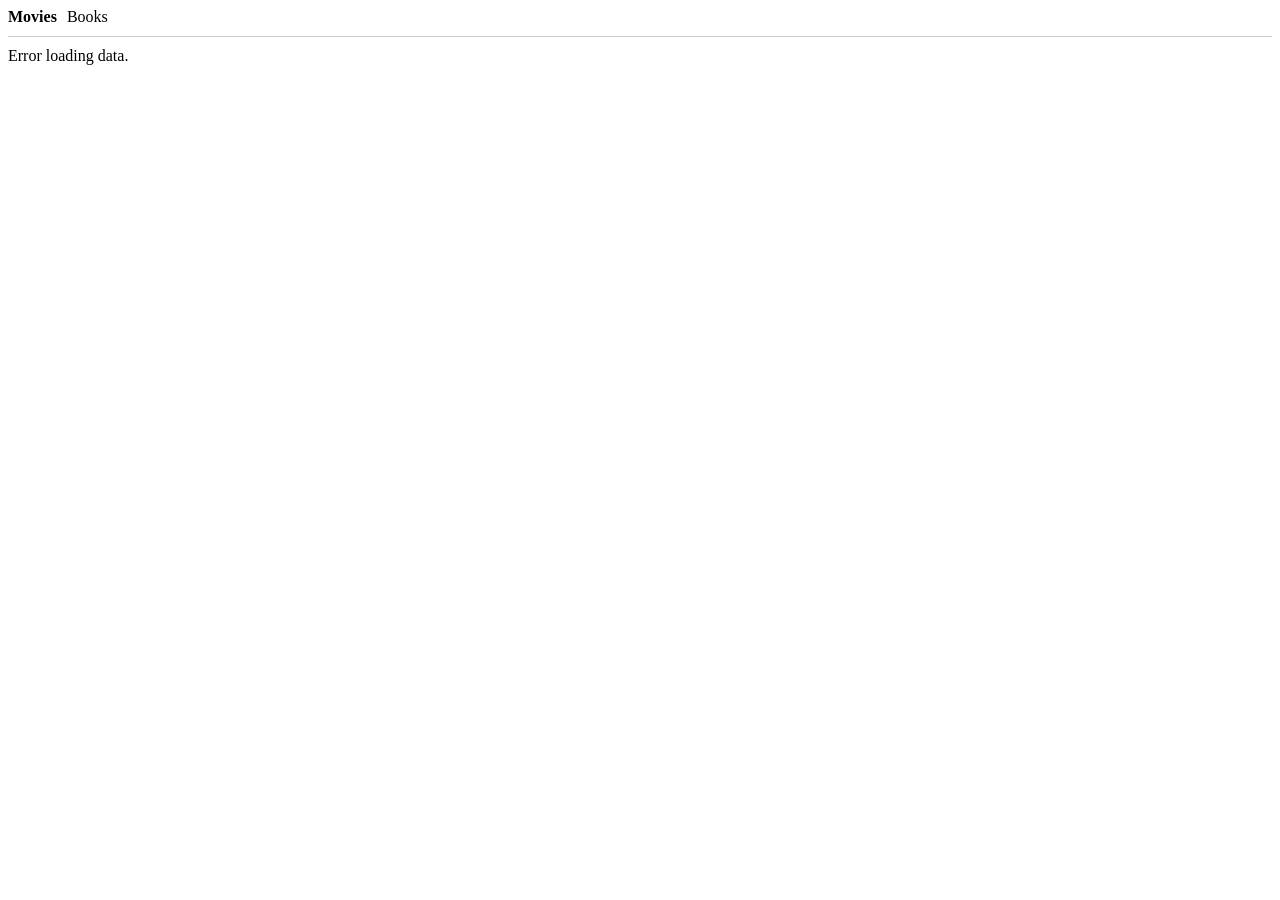
==== frontend/index.html @ 40238cf2 "Add movies and books controllers" ====
<!DOCTYPE html>
<html lang="en">
<head>
  <meta charset="UTF-8">
  <meta name="viewport" content="width=device-width, initial-scale=1.0">
  <title>Media Library</title>
  <style>
    .tabs { display: flex; margin-bottom: 10px; }
    .tab { margin-right: 10px; cursor: pointer; }
    .tab.active { font-weight: bold; }
    .content { border-top: 1px solid #ccc; padding-top: 10px; }
  </style>
</head>
<body>

  <div class="tabs">
    <div class="tab active" data-category="movies">Movies</div>
    <div class="tab" data-category="books">Books</div>
  </div>

  <div class="content" id="content">
    Loading...
  </div>

  <script>
    const tabs = document.querySelectorAll('.tab');
    const contentDiv = document.getElementById('content');

    // Alterna entre abas
    tabs.forEach(tab => {
      tab.addEventListener('click', () => {
        tabs.forEach(t => t.classList.remove('active'));
        tab.classList.add('active');
        loadCategory(tab.dataset.category);
      });
    });

    // Função que busca os dados da API
    async function loadCategory(category) {
      contentDiv.innerHTML = 'Loading...';
      try {
        const res = await fetch(`http://localhost:8080/${category}`);
        const data = await res.json();

        if (!data || data.length === 0) {
          contentDiv.innerHTML = 'No items found.';
          return;
        }

        // Limpa conteúdo e adiciona itens
        contentDiv.innerHTML = '';
        data.forEach(item => {
          const div = document.createElement('div');
          if (category === 'movies') {
            div.innerHTML = `<strong>${item.title}</strong> (${item.releaseYear}) - ${item.genre} - Rating: ${item.rating}`;
          } else if (category === 'books') {
            div.innerHTML = `<strong>${item.title}</strong> by ${item.author} (${item.yearPublished}) - ${item.genre}`;
          }
          contentDiv.appendChild(div);
        });

      } catch (err) {
        contentDiv.innerHTML = 'Error loading data.';
        console.error(err);
      }
    }

    // Carrega Movies por padrão
    loadCategory('movies');
  </script>

</body>
</html>
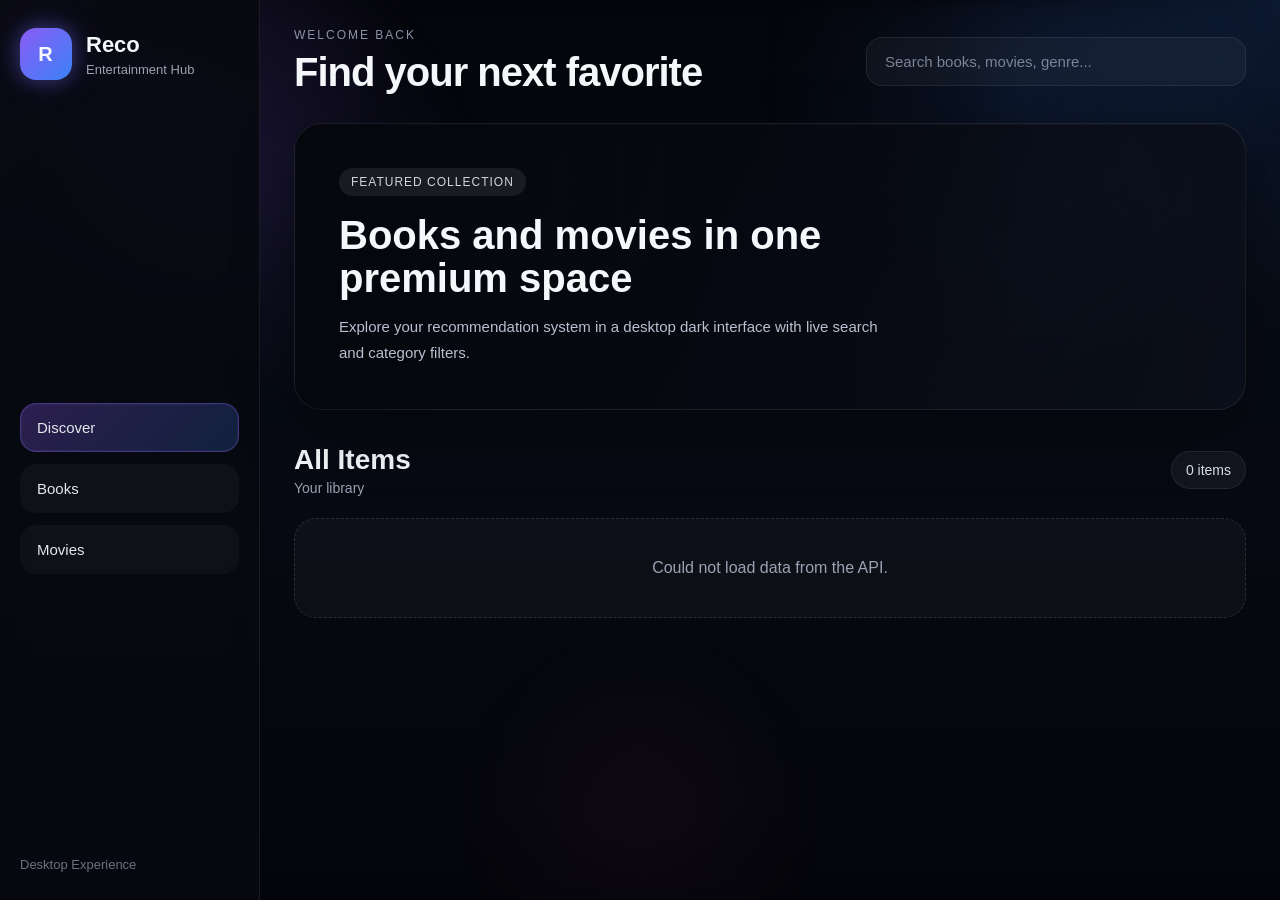
==== commit 2276477b: "changing database and index.html, script and style" ====
--- a/frontend/index.html
+++ b/frontend/index.html
@@ -1,73 +1,79 @@
 <!DOCTYPE html>
 <html lang="en">
 <head>
-  <meta charset="UTF-8">
-  <meta name="viewport" content="width=device-width, initial-scale=1.0">
-  <title>Media Library</title>
-  <style>
-    .tabs { display: flex; margin-bottom: 10px; }
-    .tab { margin-right: 10px; cursor: pointer; }
-    .tab.active { font-weight: bold; }
-    .content { border-top: 1px solid #ccc; padding-top: 10px; }
-  </style>
+  <meta charset="UTF-8" />
+  <meta name="viewport" content="width=device-width, initial-scale=1.0" />
+  <title>Reco System</title>
+  <link rel="stylesheet" href="style.css" />
 </head>
 <body>
+  <div class="page-bg"></div>
 
-  <div class="tabs">
-    <div class="tab active" data-category="movies">Movies</div>
-    <div class="tab" data-category="books">Books</div>
+  <div class="layout">
+    <aside class="sidebar">
+      <div class="logo-box">
+        <div class="logo-icon">R</div>
+        <div>
+          <h2>Reco</h2>
+          <p>Entertainment Hub</p>
+        </div>
+      </div>
+
+      <nav class="sidebar-nav">
+        <button class="nav-item active" data-type="all">Discover</button>
+        <button class="nav-item" data-type="books">Books</button>
+        <button class="nav-item" data-type="movies">Movies</button>
+      </nav>
+
+      <div class="sidebar-footer">
+        <p>Desktop Experience</p>
+      </div>
+    </aside>
+
+    <main class="main-content">
+      <header class="topbar">
+        <div>
+          <p class="tiny-label">WELCOME BACK</p>
+          <h1>Find your next favorite</h1>
+        </div>
+
+        <div class="topbar-right">
+          <div class="search-wrapper">
+            <input
+              type="text"
+              id="searchInput"
+              placeholder="Search books, movies, genre..."
+            />
+          </div>
+        </div>
+      </header>
+
+      <section class="hero-section">
+        <div class="hero-overlay"></div>
+        <div class="hero-content">
+          <span class="hero-tag">FEATURED COLLECTION</span>
+          <h2>Books and movies in one premium space</h2>
+          <p>
+            Explore your recommendation system in a desktop dark interface with
+            live search and category filters.
+          </p>
+        </div>
+      </section>
+
+      <section class="content-section">
+        <div class="section-head">
+          <div>
+            <h2 id="sectionTitle">All Items</h2>
+            <p class="section-subtitle">Your library</p>
+          </div>
+          <span id="resultsCount" class="result-pill">0 items</span>
+        </div>
+
+        <div id="cardsContainer" class="cards-grid"></div>
+      </section>
+    </main>
   </div>
 
-  <div class="content" id="content">
-    Loading...
-  </div>
-
-  <script>
-    const tabs = document.querySelectorAll('.tab');
-    const contentDiv = document.getElementById('content');
-
-    // Alterna entre abas
-    tabs.forEach(tab => {
-      tab.addEventListener('click', () => {
-        tabs.forEach(t => t.classList.remove('active'));
-        tab.classList.add('active');
-        loadCategory(tab.dataset.category);
-      });
-    });
-
-    // Função que busca os dados da API
-    async function loadCategory(category) {
-      contentDiv.innerHTML = 'Loading...';
-      try {
-        const res = await fetch(`http://localhost:8080/${category}`);
-        const data = await res.json();
-
-        if (!data || data.length === 0) {
-          contentDiv.innerHTML = 'No items found.';
-          return;
-        }
-
-        // Limpa conteúdo e adiciona itens
-        contentDiv.innerHTML = '';
-        data.forEach(item => {
-          const div = document.createElement('div');
-          if (category === 'movies') {
-            div.innerHTML = `<strong>${item.title}</strong> (${item.releaseYear}) - ${item.genre} - Rating: ${item.rating}`;
-          } else if (category === 'books') {
-            div.innerHTML = `<strong>${item.title}</strong> by ${item.author} (${item.yearPublished}) - ${item.genre}`;
-          }
-          contentDiv.appendChild(div);
-        });
-
-      } catch (err) {
-        contentDiv.innerHTML = 'Error loading data.';
-        console.error(err);
-      }
-    }
-
-    // Carrega Movies por padrão
-    loadCategory('movies');
-  </script>
-
+  <script src="script.js"></script>
 </body>
 </html>
--- a/frontend/style.css
+++ b/frontend/style.css
@@ -0,0 +1,453 @@
+* {
+  margin: 0;
+  padding: 0;
+  box-sizing: border-box;
+}
+
+:root {
+  --bg: #05070d;
+  --panel: rgba(13, 17, 27, 0.82);
+  --panel-strong: rgba(16, 20, 32, 0.95);
+  --border: rgba(255, 255, 255, 0.08);
+  --text: #f5f7fb;
+  --muted: #98a2b3;
+  --purple: #8b5cf6;
+  --blue: #3b82f6;
+  --pink: #ec4899;
+}
+
+body {
+  font-family: Arial, Helvetica, sans-serif;
+  background:
+    radial-gradient(circle at top left, rgba(139, 92, 246, 0.16), transparent 26%),
+    radial-gradient(circle at top right, rgba(59, 130, 246, 0.16), transparent 22%),
+    linear-gradient(180deg, #04050a 0%, #070b14 40%, #04050a 100%);
+  color: var(--text);
+  min-height: 100vh;
+  overflow-x: hidden;
+}
+
+.page-bg {
+  position: fixed;
+  inset: 0;
+  pointer-events: none;
+  background:
+    radial-gradient(circle at 20% 20%, rgba(139, 92, 246, 0.10), transparent 18%),
+    radial-gradient(circle at 80% 10%, rgba(59, 130, 246, 0.10), transparent 20%),
+    radial-gradient(circle at 50% 90%, rgba(236, 72, 153, 0.05), transparent 18%);
+  filter: blur(10px);
+}
+
+.layout {
+  position: relative;
+  display: grid;
+  grid-template-columns: 260px 1fr;
+  min-height: 100vh;
+  z-index: 1;
+}
+
+/* SIDEBAR */
+
+.sidebar {
+  background: rgba(8, 10, 17, 0.88);
+  backdrop-filter: blur(18px);
+  border-right: 1px solid var(--border);
+  padding: 28px 20px;
+  display: flex;
+  flex-direction: column;
+  justify-content: space-between;
+}
+
+.logo-box {
+  display: flex;
+  align-items: center;
+  gap: 14px;
+  margin-bottom: 40px;
+}
+
+.logo-icon {
+  width: 52px;
+  height: 52px;
+  border-radius: 16px;
+  background:
+    linear-gradient(135deg, rgba(139, 92, 246, 1), rgba(59, 130, 246, 1));
+  box-shadow:
+    0 0 30px rgba(139, 92, 246, 0.35),
+    0 0 18px rgba(59, 130, 246, 0.25);
+  display: flex;
+  align-items: center;
+  justify-content: center;
+  font-weight: bold;
+  letter-spacing: 1px;
+  font-size: 20px;
+}
+
+.logo-box h2 {
+  font-size: 22px;
+  margin-bottom: 4px;
+}
+
+.logo-box p {
+  color: var(--muted);
+  font-size: 13px;
+}
+
+.sidebar-nav {
+  display: flex;
+  flex-direction: column;
+  gap: 12px;
+}
+
+.nav-item {
+  border: 1px solid transparent;
+  background: rgba(255, 255, 255, 0.03);
+  color: #e5e7eb;
+  padding: 15px 16px;
+  border-radius: 16px;
+  text-align: left;
+  cursor: pointer;
+  font-size: 15px;
+  transition: all 0.25s ease;
+}
+
+.nav-item:hover {
+  background: rgba(255, 255, 255, 0.06);
+  border-color: rgba(255, 255, 255, 0.06);
+  transform: translateX(4px);
+}
+
+.nav-item.active {
+  background: linear-gradient(135deg, rgba(139, 92, 246, 0.28), rgba(59, 130, 246, 0.20));
+  border-color: rgba(139, 92, 246, 0.35);
+  box-shadow: inset 0 0 0 1px rgba(255,255,255,0.04);
+}
+
+.sidebar-footer p {
+  color: #6b7280;
+  font-size: 13px;
+}
+
+/* MAIN */
+
+.main-content {
+  padding: 28px 34px 40px;
+}
+
+.topbar {
+  display: flex;
+  justify-content: space-between;
+  align-items: center;
+  gap: 24px;
+  margin-bottom: 28px;
+}
+
+.tiny-label {
+  color: #8b93a7;
+  font-size: 12px;
+  letter-spacing: 2px;
+  margin-bottom: 8px;
+}
+
+.topbar h1 {
+  font-size: 40px;
+  font-weight: 700;
+  letter-spacing: -1px;
+}
+
+.topbar-right {
+  display: flex;
+  align-items: center;
+  gap: 16px;
+}
+
+.search-wrapper {
+  width: 380px;
+  max-width: 100%;
+}
+
+.search-wrapper input {
+  width: 100%;
+  padding: 15px 18px;
+  border-radius: 16px;
+  border: 1px solid var(--border);
+  background: rgba(255, 255, 255, 0.04);
+  backdrop-filter: blur(14px);
+  color: white;
+  outline: none;
+  font-size: 15px;
+  transition: all 0.25s ease;
+}
+
+.search-wrapper input:focus {
+  border-color: rgba(139, 92, 246, 0.55);
+  box-shadow: 0 0 0 4px rgba(139, 92, 246, 0.10);
+}
+
+.search-wrapper input::placeholder {
+  color: #7b8498;
+}
+
+/* HERO */
+
+.hero-section {
+  position: relative;
+  min-height: 280px;
+  border-radius: 28px;
+  overflow: hidden;
+  margin-bottom: 34px;
+  border: 1px solid var(--border);
+  background:
+    linear-gradient(120deg, rgba(6, 8, 15, 0.92), rgba(13, 18, 31, 0.82)),
+    radial-gradient(circle at 20% 20%, rgba(139, 92, 246, 0.28), transparent 28%),
+    radial-gradient(circle at 80% 30%, rgba(59, 130, 246, 0.20), transparent 22%),
+    radial-gradient(circle at 70% 80%, rgba(236, 72, 153, 0.10), transparent 20%);
+  box-shadow:
+    0 20px 60px rgba(0, 0, 0, 0.35),
+    inset 0 1px 0 rgba(255,255,255,0.03);
+}
+
+.hero-overlay {
+  position: absolute;
+  inset: 0;
+  background:
+    linear-gradient(90deg, rgba(5, 7, 13, 0.88) 0%, rgba(5, 7, 13, 0.45) 55%, rgba(5, 7, 13, 0.15) 100%);
+}
+
+.hero-content {
+  position: relative;
+  z-index: 2;
+  max-width: 700px;
+  padding: 44px;
+}
+
+.hero-tag {
+  display: inline-block;
+  padding: 7px 12px;
+  border-radius: 999px;
+  background: rgba(255,255,255,0.08);
+  color: #d1d5db;
+  font-size: 12px;
+  letter-spacing: 1px;
+  margin-bottom: 18px;
+}
+
+.hero-content h2 {
+  font-size: 40px;
+  line-height: 1.08;
+  margin-bottom: 14px;
+  max-width: 600px;
+}
+
+.hero-content p {
+  color: #b8c0d1;
+  line-height: 1.7;
+  max-width: 560px;
+  font-size: 15px;
+}
+
+/* SECTION */
+
+.content-section {
+  margin-top: 10px;
+}
+
+.section-head {
+  display: flex;
+  justify-content: space-between;
+  align-items: center;
+  gap: 20px;
+  margin-bottom: 22px;
+}
+
+.section-head h2 {
+  font-size: 28px;
+  margin-bottom: 4px;
+}
+
+.section-subtitle {
+  color: var(--muted);
+  font-size: 14px;
+}
+
+.result-pill {
+  padding: 10px 14px;
+  border-radius: 999px;
+  background: rgba(255,255,255,0.05);
+  border: 1px solid var(--border);
+  color: #dbe2f0;
+  font-size: 14px;
+}
+
+/* CARDS */
+
+.cards-grid {
+  display: grid;
+  grid-template-columns: repeat(3, minmax(260px, 1fr));
+  gap: 24px;
+}
+
+.card {
+  position: relative;
+  overflow: hidden;
+  border-radius: 24px;
+  background: linear-gradient(180deg, rgba(17, 21, 34, 0.95), rgba(10, 13, 22, 0.96));
+  border: 1px solid var(--border);
+  transition: all 0.28s ease;
+  box-shadow: 0 14px 35px rgba(0, 0, 0, 0.28);
+}
+
+.card:hover {
+  transform: translateY(-8px);
+  border-color: rgba(139, 92, 246, 0.30);
+  box-shadow:
+    0 25px 45px rgba(0, 0, 0, 0.36),
+    0 0 35px rgba(139, 92, 246, 0.08);
+}
+
+.card-cover {
+  height: 210px;
+  position: relative;
+  display: flex;
+  align-items: flex-end;
+  justify-content: flex-start;
+  padding: 18px;
+  background:
+    linear-gradient(180deg, rgba(255,255,255,0.02), rgba(0,0,0,0.35)),
+    radial-gradient(circle at top left, rgba(139, 92, 246, 0.45), transparent 35%),
+    radial-gradient(circle at bottom right, rgba(59, 130, 246, 0.32), transparent 30%),
+    linear-gradient(135deg, #0f172a, #111827 55%, #090d16);
+}
+
+.card-cover::after {
+  content: "";
+  position: absolute;
+  inset: 0;
+  background: linear-gradient(180deg, transparent 0%, rgba(3, 5, 10, 0.55) 100%);
+}
+
+.card-icon {
+  position: relative;
+  z-index: 2;
+  font-size: 54px;
+  filter: drop-shadow(0 8px 18px rgba(0,0,0,0.35));
+}
+
+.card-body {
+  padding: 20px 20px 22px;
+}
+
+.card-topline {
+  display: flex;
+  justify-content: space-between;
+  align-items: center;
+  gap: 12px;
+  margin-bottom: 12px;
+}
+
+.card-type {
+  display: inline-block;
+  padding: 7px 11px;
+  border-radius: 999px;
+  font-size: 12px;
+  background: rgba(255,255,255,0.06);
+  color: #d8deeb;
+  border: 1px solid rgba(255,255,255,0.06);
+}
+
+.card-id {
+  font-size: 12px;
+  color: #8f98ab;
+}
+
+.card-title {
+  font-size: 22px;
+  line-height: 1.25;
+  margin-bottom: 14px;
+}
+
+.card-meta {
+  display: flex;
+  flex-direction: column;
+  gap: 8px;
+}
+
+.meta-line {
+  color: #aab3c5;
+  font-size: 14px;
+  line-height: 1.5;
+}
+
+.meta-line strong {
+  color: #f1f5f9;
+}
+
+.empty-message {
+  grid-column: 1 / -1;
+  padding: 40px 24px;
+  text-align: center;
+  border-radius: 22px;
+  border: 1px dashed rgba(255,255,255,0.12);
+  background: rgba(255,255,255,0.03);
+  color: #9aa3b4;
+  font-size: 16px;
+}
+
+/* RESPONSIVE */
+
+@media (max-width: 1300px) {
+  .cards-grid {
+    grid-template-columns: repeat(2, minmax(260px, 1fr));
+  }
+}
+
+@media (max-width: 980px) {
+  .layout {
+    grid-template-columns: 1fr;
+  }
+
+  .sidebar {
+    border-right: none;
+    border-bottom: 1px solid var(--border);
+    gap: 20px;
+  }
+
+  .sidebar-nav {
+    flex-direction: row;
+    flex-wrap: wrap;
+  }
+
+  .topbar {
+    flex-direction: column;
+    align-items: flex-start;
+  }
+
+  .search-wrapper {
+    width: 100%;
+  }
+
+  .hero-content h2 {
+    font-size: 30px;
+  }
+}
+
+@media (max-width: 700px) {
+  .main-content {
+    padding: 22px 18px 30px;
+  }
+
+  .cards-grid {
+    grid-template-columns: 1fr;
+  }
+
+  .topbar h1 {
+    font-size: 30px;
+  }
+
+  .hero-content {
+    padding: 28px;
+  }
+
+  .hero-content h2 {
+    font-size: 26px;
+  }
+}
